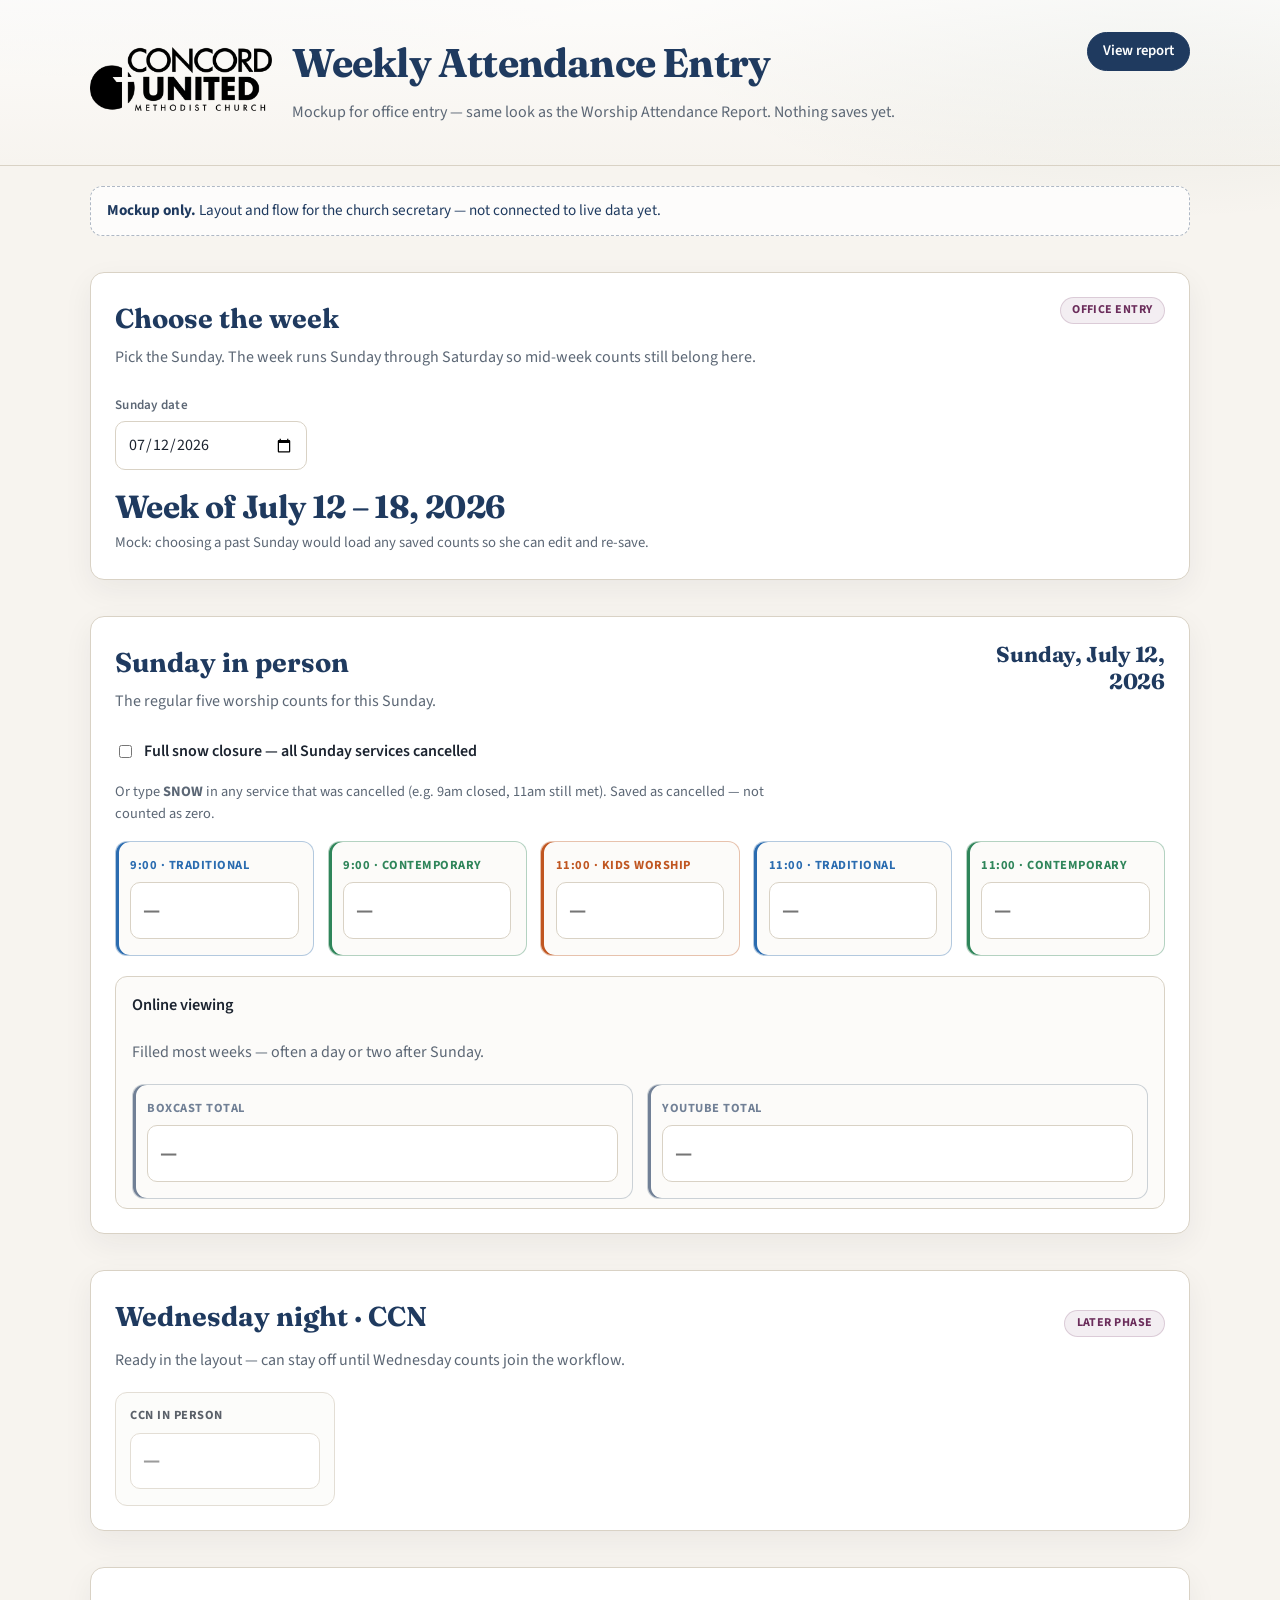
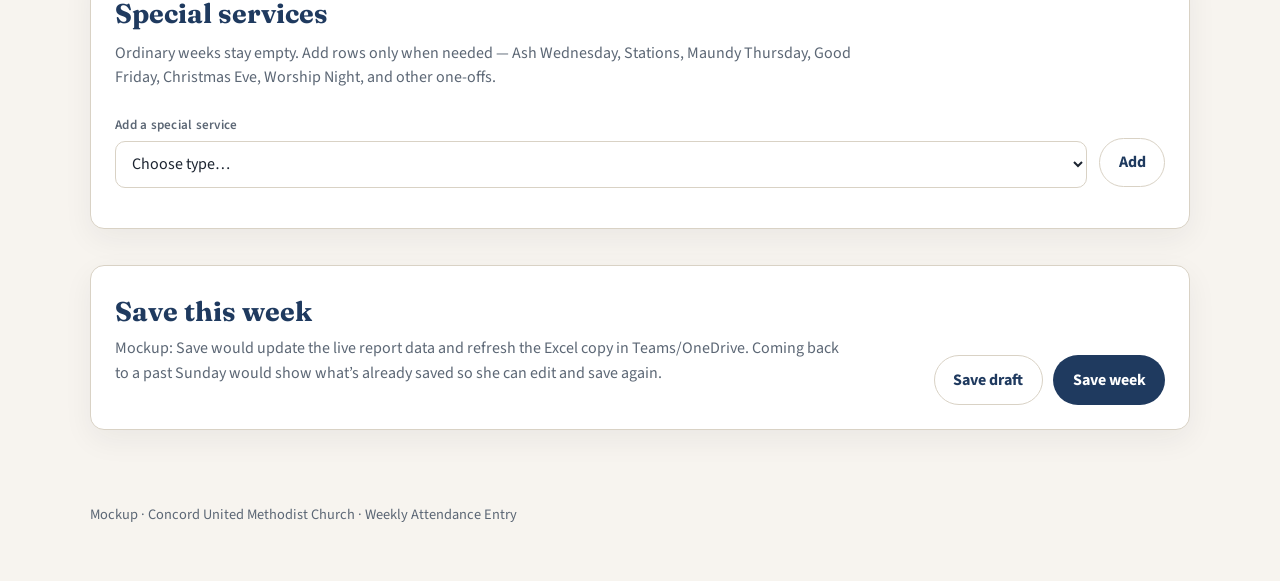
==== attendance/public/entry-mockup.html @ 65c15a49 "Add weekly attendance entry mockup and link it from the report. Gives admin a shareable form preview" ====
<!DOCTYPE html>
<html lang="en">
<head>
  <meta charset="UTF-8" />
  <meta name="viewport" content="width=device-width, initial-scale=1" />
  <title>Concord United — Weekly Attendance Entry (Mockup)</title>
  <link rel="preconnect" href="https://fonts.googleapis.com" />
  <link rel="preconnect" href="https://fonts.gstatic.com" crossorigin />
  <link href="https://fonts.googleapis.com/css2?family=Fraunces:opsz,wght@9..144,500;9..144,700&family=Source+Sans+3:wght@400;500;600;700&display=swap" rel="stylesheet" />
  <link rel="stylesheet" href="css/report.css" />
  <link rel="stylesheet" href="css/entry.css?v=20260727e" />
</head>
<body>
  <header class="site-header">
    <div class="wrap">
      <div class="brand-row">
        <img class="brand-logo" src="img/logo-concord.png" alt="Concord United Methodist Church" />
        <div class="brand-copy">
          <h1>Weekly Attendance Entry</h1>
          <p class="lede">Mockup for office entry — same look as the Worship Attendance Report. Nothing saves yet.</p>
        </div>
        <a class="header-action" href="index.html">View report</a>
      </div>
    </div>
  </header>

  <main class="wrap">
    <div class="mock-banner">
      <strong>Mockup only.</strong> Layout and flow for the church secretary — not connected to live data yet.
    </div>

    <section class="panel" id="week">
      <div class="section-head">
        <div>
          <h2>Choose the week</h2>
          <p class="section-intro">Pick the Sunday. The week runs Sunday through Saturday so mid-week counts still belong here.</p>
        </div>
        <span class="scope-tag">Office entry</span>
      </div>

      <div class="entry-week-row">
        <label class="field">
          <span class="field-label">Sunday date</span>
          <input type="date" id="sunday-date" value="2026-07-12" />
        </label>
      </div>

      <p class="week-range" id="week-range">Week of July 12 – July 18, 2026</p>
      <p class="week-hint" id="week-hint">Mock: choosing a past Sunday would load any saved counts so she can edit and re-save.</p>
    </section>

    <section class="panel" id="sunday">
      <div class="section-head">
        <div>
          <h2>Sunday in person</h2>
          <p class="section-intro">The regular five worship counts for this Sunday.</p>
        </div>
        <p class="sunday-aside-date" id="sunday-in-person-date">Sunday, July 12, 2026</p>
      </div>

      <label class="field check-field snow-full">
        <input type="checkbox" id="snow-closed" />
        <span>Full snow closure — all Sunday services cancelled</span>
      </label>
      <p class="snow-advice">
        Or type <strong>SNOW</strong> in any service that was cancelled (e.g. 9am closed, 11am still met).
        Saved as cancelled — not counted as zero.
      </p>

      <div class="service-grid" id="sunday-services">
        <div class="count-card trad" data-service="trad9">
          <span class="count-eyebrow">9:00 · Traditional</span>
          <input type="text" inputmode="numeric" placeholder="—" class="count-input" autocomplete="off" />
        </div>
        <div class="count-card cont" data-service="cont9">
          <span class="count-eyebrow">9:00 · Contemporary</span>
          <input type="text" inputmode="numeric" placeholder="—" class="count-input" autocomplete="off" />
        </div>
        <div class="count-card kids" data-service="kids">
          <span class="count-eyebrow">11:00 · Kids Worship</span>
          <input type="text" inputmode="numeric" placeholder="—" class="count-input" autocomplete="off" />
        </div>
        <div class="count-card trad" data-service="trad11">
          <span class="count-eyebrow">11:00 · Traditional</span>
          <input type="text" inputmode="numeric" placeholder="—" class="count-input" autocomplete="off" />
        </div>
        <div class="count-card cont" data-service="cont11">
          <span class="count-eyebrow">11:00 · Contemporary</span>
          <input type="text" inputmode="numeric" placeholder="—" class="count-input" autocomplete="off" />
        </div>
      </div>

      <div class="chart-card entry-subcard">
        <div class="chart-head">
          <h3>Online viewing</h3>
        </div>
        <p class="section-intro" style="margin-top:0">Filled most weeks — often a day or two after Sunday.</p>
        <div class="online-grid" id="online-fields">
          <label class="count-card online">
            <span class="count-eyebrow">Boxcast total</span>
            <input type="number" min="0" inputmode="numeric" placeholder="—" />
          </label>
          <label class="count-card online">
            <span class="count-eyebrow">YouTube total</span>
            <input type="number" min="0" inputmode="numeric" placeholder="—" />
          </label>
        </div>
      </div>
    </section>

    <section class="panel" id="wednesday">
      <div class="chart-head">
        <h2 style="margin:0">Wednesday night · CCN</h2>
        <span class="scope-tag">Later phase</span>
      </div>
      <p class="section-intro">Ready in the layout — can stay off until Wednesday counts join the workflow.</p>
      <label class="count-card muted-card">
        <span class="count-eyebrow">CCN in person</span>
        <input type="number" min="0" inputmode="numeric" placeholder="—" disabled />
      </label>
    </section>

    <section class="panel" id="specials">
      <div class="section-head">
        <div>
          <h2>Special services</h2>
          <p class="section-intro">
            Ordinary weeks stay empty. Add rows only when needed — Ash Wednesday, Stations, Maundy Thursday, Good Friday, Christmas Eve, Worship Night, and other one-offs.
          </p>
        </div>
      </div>

      <div class="special-add-row">
        <label class="field special-add-field">
          <span class="field-label">Add a special service</span>
          <select id="special-add-type">
            <option value="">Choose type…</option>
            <option>Ash Wednesday</option>
            <option>Stations of the Cross</option>
            <option>Maundy Thursday</option>
            <option>Good Friday</option>
            <option>Christmas Eve</option>
            <option>Worship Night</option>
            <option>Other</option>
          </select>
        </label>
        <button type="button" class="btn-secondary" id="add-special">Add</button>
      </div>

      <div id="special-list" class="special-list" hidden></div>

      <template id="special-row-template">
        <div class="special-row chart-card">
          <div class="special-row-head">
            <h3 class="special-title">Special service</h3>
            <button type="button" class="text-btn remove-special">Remove</button>
          </div>
          <div class="special-grid">
            <label class="field">
              <span class="field-label">Date</span>
              <input type="date" class="special-date" />
            </label>
            <label class="field">
              <span class="field-label">Type</span>
              <select class="special-type">
                <option>Ash Wednesday</option>
                <option>Stations of the Cross</option>
                <option>Maundy Thursday</option>
                <option>Good Friday</option>
                <option>Christmas Eve</option>
                <option>Worship Night</option>
                <option>Other</option>
              </select>
            </label>
            <label class="field">
              <span class="field-label">Service label / time</span>
              <input type="text" placeholder="e.g. Noon, 6:30, 4PM – T" />
            </label>
            <label class="field">
              <span class="field-label">In person</span>
              <input type="number" min="0" inputmode="numeric" placeholder="—" />
            </label>
          </div>
        </div>
      </template>
    </section>

    <section class="panel save-panel">
      <div class="save-row">
        <div>
          <h2>Save this week</h2>
          <p class="section-intro">
            Mockup: Save would update the live report data and refresh the Excel copy in Teams/OneDrive.
            Coming back to a past Sunday would show what’s already saved so she can edit and save again.
          </p>
        </div>
        <div class="save-actions">
          <button type="button" class="btn-secondary" id="save-draft">Save draft</button>
          <button type="button" class="btn-primary" id="save-week">Save week</button>
        </div>
      </div>
      <p class="save-note" id="save-note" hidden>Saved (mock) — report would rebuild; Teams Excel would update.</p>
    </section>
  </main>

  <footer class="site-footer">
    <div class="wrap">
      <p>Mockup · Concord United Methodist Church · Weekly Attendance Entry</p>
    </div>
  </footer>

  <script src="js/entry-mockup.js?v=20260727e"></script>
</body>
</html>
---- attendance/public/css/report.css ----
:root {
  --ink: #1c2430;
  --muted: #5c6775;
  --paper: #f7f4ef;
  --panel: #ffffff;
  --line: #d9d2c5;
  --in-person: #6b2d5b;
  --traditional: #2b6cb0;
  --contemporary: #2f855a;
  --kids: #c05621;
  --online: #718096;
  --navy: #1f3a5f;
  --navy-soft: #2f5282;
  --shadow: 0 10px 30px rgba(28, 36, 48, 0.06);
  --radius: 14px;
  --font: "Source Sans 3", "Segoe UI", sans-serif;
  --display: "Fraunces", Georgia, serif;
}

* { box-sizing: border-box; }

html { scroll-behavior: smooth; }

body {
  margin: 0;
  font-family: var(--font);
  color: var(--ink);
  background:
    radial-gradient(1200px 500px at 10% -10%, rgba(47, 82, 130, 0.12), transparent 60%),
    radial-gradient(900px 400px at 90% 0%, rgba(61, 107, 90, 0.10), transparent 55%),
    var(--paper);
  line-height: 1.55;
}

.wrap {
  width: min(1100px, calc(100% - 2rem));
  margin: 0 auto;
}

.site-header {
  padding: 2rem 0 1.5rem;
  border-bottom: 1px solid var(--line);
  background: linear-gradient(180deg, rgba(255,255,255,0.72), rgba(247,244,239,0.2));
}

.brand-row {
  display: flex;
  align-items: center;
  gap: 1.25rem;
  margin-bottom: 1rem;
}

.brand-copy {
  flex: 1;
  min-width: 0;
}

.header-action {
  margin-left: auto;
  align-self: flex-start;
  flex-shrink: 0;
  text-decoration: none;
  color: #fff;
  background: var(--navy);
  border: 1px solid var(--navy);
  border-radius: 999px;
  padding: 0.45rem 0.95rem;
  font-size: 0.92rem;
  font-weight: 600;
  white-space: nowrap;
}

.header-action:hover {
  background: var(--navy-soft);
  border-color: var(--navy-soft);
}

@media (max-width: 640px) {
  .brand-row {
    flex-wrap: wrap;
  }

  .header-action {
    margin-left: 0;
    width: 100%;
    text-align: center;
  }
}

.brand-logo {
  height: clamp(48px, 7vw, 64px);
  width: auto;
  display: block;
  flex-shrink: 0;
  background: transparent;
  padding: 0;
  border-radius: 0;
}

.site-header h1 {
  margin: 0;
  font-family: var(--display);
  font-weight: 700;
  font-size: clamp(1.7rem, 3.5vw, 2.5rem);
  letter-spacing: -0.02em;
  color: var(--navy);
}

.lede {
  max-width: 42rem;
  color: var(--muted);
  margin: 0.4rem 0 0;
}

.toc {
  display: flex;
  flex-wrap: wrap;
  gap: 0.5rem;
}

.toc a {
  text-decoration: none;
  color: var(--navy);
  background: rgba(255,255,255,0.8);
  border: 1px solid var(--line);
  border-radius: 999px;
  padding: 0.35rem 0.8rem;
  font-size: 0.92rem;
  font-weight: 500;
}

.toc a:hover { border-color: var(--navy-soft); }

.panel {
  margin: 2.25rem 0;
  padding: 1.5rem;
  background: var(--panel);
  border: 1px solid var(--line);
  border-radius: var(--radius);
  box-shadow: var(--shadow);
}

.panel h2 {
  margin: 0 0 0.4rem;
  font-family: var(--display);
  font-size: 1.7rem;
  color: var(--navy);
}

.section-head {
  display: flex;
  align-items: flex-start;
  justify-content: space-between;
  gap: 1rem;
  margin-bottom: 0.35rem;
}

.online-toggle {
  display: inline-flex;
  align-items: center;
  gap: 0.45rem;
  flex-shrink: 0;
  margin-top: 0.35rem;
  padding: 0.4rem 0.75rem;
  border: 1px solid var(--line);
  border-radius: 999px;
  background: #fff;
  font-size: 0.9rem;
  font-weight: 600;
  color: var(--online);
  cursor: pointer;
  user-select: none;
}

.online-toggle input {
  accent-color: var(--online);
  width: 1rem;
  height: 1rem;
}

.online-toggle:has(input:checked) {
  border-color: var(--online);
  background: #edf2f7;
  color: var(--ink);
}

.chart-head {
  display: flex;
  align-items: baseline;
  justify-content: space-between;
  gap: 0.75rem;
  flex-wrap: wrap;
  margin-bottom: 0.65rem;
}

.chart-head h3 {
  margin: 0;
}

.scope-tag {
  appearance: none;
  font: inherit;
  font-size: 0.75rem;
  font-weight: 700;
  letter-spacing: 0.04em;
  text-transform: uppercase;
  color: var(--in-person);
  background: rgba(107, 45, 91, 0.08);
  border: 1px solid rgba(107, 45, 91, 0.18);
  border-radius: 999px;
  padding: 0.35rem 0.7rem;
  cursor: pointer;
  line-height: 1.2;
}

.scope-tag:hover {
  border-color: var(--in-person);
}

.scope-tag.with-online {
  color: var(--online);
  background: rgba(113, 128, 150, 0.12);
  border-color: rgba(113, 128, 150, 0.35);
}

.scope-tag:not(button) {
  cursor: default;
}

.rhythm-controls {
  display: flex;
  flex-wrap: wrap;
  align-items: flex-end;
  justify-content: space-between;
  gap: 0.85rem;
  margin-bottom: 0.85rem;
}

.rhythm-controls label,
.month-controls label {
  display: flex;
  flex-direction: column;
  gap: 0.3rem;
  font-size: 0.85rem;
  font-weight: 600;
  color: var(--muted);
}

.rhythm-controls select,
.month-controls select {
  font: inherit;
  color: var(--ink);
  border: 1px solid var(--line);
  border-radius: 8px;
  padding: 0.45rem 0.7rem;
  min-width: 10rem;
  background: #fff;
}

.compact-controls {
  margin-bottom: 0.85rem;
}

.chip.year-off {
  opacity: 0.4;
  text-decoration: line-through;
}

.hint-inline {
  font-size: 0.82rem;
  color: var(--muted);
  margin: 0 0 0.5rem;
}

.section-intro {
  margin: 0 0 1.2rem;
  color: var(--muted);
  max-width: 46rem;
}

.stat-grid {
  display: grid;
  grid-template-columns: repeat(4, 1fr);
  gap: 0.85rem;
  margin-bottom: 1.1rem;
}

.stat-grid.compact {
  grid-template-columns: repeat(4, 1fr);
}

.stat {
  background: linear-gradient(180deg, #fbfaf7, #f3f0ea);
  border: 1px solid var(--line);
  border-radius: 12px;
  padding: 0.9rem 1rem;
}

.stat .label {
  display: block;
  font-size: 0.8rem;
  text-transform: uppercase;
  letter-spacing: 0.06em;
  color: var(--muted);
  margin-bottom: 0.25rem;
}

.stat .value {
  font-family: var(--display);
  font-size: 1.85rem;
  font-weight: 700;
  color: var(--navy);
  line-height: 1.1;
}

.stat .sub {
  display: block;
  margin-top: 0.25rem;
  font-size: 0.85rem;
  color: var(--muted);
}

.toolbar {
  display: flex;
  flex-wrap: wrap;
  gap: 0.45rem;
  margin: 0 0 0.9rem;
}

.chip {
  appearance: none;
  border: 1px solid var(--line);
  background: #fff;
  color: var(--ink);
  border-radius: 999px;
  padding: 0.35rem 0.85rem;
  font: inherit;
  font-size: 0.92rem;
  font-weight: 500;
  cursor: pointer;
}

.chip:hover { border-color: var(--navy-soft); }
.chip.active {
  background: var(--navy);
  border-color: var(--navy);
  color: #fff;
}
.chip.dim {
  opacity: 0.45;
}

.chart-card {
  margin-top: 1rem;
  padding: 1rem 1rem 0.6rem;
  border: 1px solid var(--line);
  border-radius: 12px;
  background: #fcfbf9;
}

.chart-card h3 {
  margin: 0 0 0.75rem;
  font-size: 1.02rem;
  font-weight: 600;
  color: var(--ink);
}

.chart-note {
  margin: 0.15rem 0 0.75rem;
  font-size: 0.88rem;
  color: var(--muted);
  line-height: 1.45;
}

.month-controls {
  display: flex;
  gap: 1rem;
  flex-wrap: wrap;
  margin-bottom: 1rem;
}

.month-controls label {
  display: flex;
  flex-direction: column;
  gap: 0.3rem;
  font-size: 0.85rem;
  font-weight: 600;
  color: var(--muted);
}

.month-controls select {
  font: inherit;
  color: var(--ink);
  border: 1px solid var(--line);
  border-radius: 8px;
  padding: 0.45rem 0.7rem;
  min-width: 10rem;
  background: #fff;
}

.notes-list {
  margin: 0;
  padding-left: 1.15rem;
  color: var(--muted);
}

.notes-list li { margin-bottom: 0.45rem; }

.update-hint {
  margin: 1.2rem 0 0;
  padding: 0.85rem 1rem;
  background: #eef3f8;
  border-radius: 10px;
  color: var(--navy);
  font-size: 0.95rem;
}

.update-hint code {
  font-size: 0.88em;
  background: rgba(255,255,255,0.7);
  padding: 0.1rem 0.35rem;
  border-radius: 4px;
}

.site-footer {
  padding: 1.5rem 0 2.5rem;
  color: var(--muted);
  font-size: 0.9rem;
}

@media (max-width: 860px) {
  .stat-grid,
  .stat-grid.compact {
    grid-template-columns: repeat(2, 1fr);
  }
}

@media (max-width: 520px) {
  .stat-grid,
  .stat-grid.compact {
    grid-template-columns: 1fr;
  }
  .panel { padding: 1.1rem; }
}
---- attendance/public/css/entry.css ----
/* Weekly entry mockup — extends report.css */

.mock-banner {
  margin: 1.25rem 0 0;
  padding: 0.75rem 1rem;
  border: 1px dashed rgba(31, 58, 95, 0.35);
  border-radius: 12px;
  background: rgba(255, 255, 255, 0.75);
  color: var(--navy);
  font-size: 0.95rem;
}

.entry-week-row {
  display: flex;
  flex-wrap: wrap;
  gap: 1.25rem;
  align-items: end;
}

.week-range {
  margin: 1.1rem 0 0.35rem;
  font-family: var(--display);
  font-size: clamp(1.45rem, 3vw, 2rem);
  font-weight: 700;
  color: var(--navy);
  letter-spacing: -0.02em;
  line-height: 1.2;
}

.week-hint {
  margin: 0;
  color: var(--muted);
  font-size: 0.92rem;
}

.snow-full {
  margin: 0.35rem 0 0.5rem;
  padding-bottom: 0;
}

.snow-advice {
  margin: 0 0 0.85rem;
  color: var(--muted);
  font-size: 0.9rem;
  max-width: 42rem;
}

.count-card.is-snow {
  background: #f3eee4;
  border-color: rgba(138, 106, 47, 0.35);
}

.count-card.is-snow .count-input {
  background: #efe8da;
  color: #8a6a2f;
  font-weight: 700;
  text-transform: uppercase;
}

.special-add-row {
  display: flex;
  flex-wrap: wrap;
  align-items: end;
  gap: 0.75rem;
  margin-top: 0.35rem;
}

.special-add-field {
  min-width: min(20rem, 100%);
  flex: 1;
}

.special-add-row .btn-secondary {
  margin-bottom: 0.05rem;
}

.sunday-aside-date {
  margin: 0;
  font-family: var(--display);
  font-size: clamp(1.05rem, 2vw, 1.35rem);
  font-weight: 700;
  color: var(--navy);
  letter-spacing: -0.01em;
  text-align: right;
  line-height: 1.25;
  max-width: 14rem;
}


.field {
  display: flex;
  flex-direction: column;
  gap: 0.35rem;
  min-width: 12rem;
}

.field-label {
  font-size: 0.82rem;
  font-weight: 600;
  color: var(--muted);
  letter-spacing: 0.02em;
}

.field input,
.field select,
.count-card input {
  font: inherit;
  color: var(--ink);
  border: 1px solid var(--line);
  border-radius: 10px;
  padding: 0.65rem 0.75rem;
  background: #fff;
}

.field input:focus,
.field select:focus,
.count-card input:focus {
  outline: 2px solid rgba(31, 58, 95, 0.25);
  border-color: var(--navy-soft);
}

.check-field {
  flex-direction: row;
  align-items: center;
  gap: 0.55rem;
  min-width: auto;
  padding-bottom: 0.55rem;
  font-weight: 600;
  color: var(--ink);
}

.service-grid,
.online-grid {
  display: grid;
  grid-template-columns: repeat(auto-fit, minmax(170px, 1fr));
  gap: 0.85rem;
  margin-top: 1rem;
}

.count-card {
  display: flex;
  flex-direction: column;
  gap: 0.45rem;
  padding: 0.85rem 0.9rem 1rem;
  border-radius: 12px;
  border: 1px solid var(--line);
  background: #fcfbf9;
}

.count-card input {
  font-size: 1.35rem;
  font-weight: 700;
  letter-spacing: -0.02em;
}

.count-eyebrow {
  font-size: 0.78rem;
  font-weight: 700;
  letter-spacing: 0.04em;
  text-transform: uppercase;
}

.count-card.trad {
  border-color: rgba(43, 108, 176, 0.35);
  box-shadow: inset 3px 0 0 var(--traditional);
}
.count-card.trad .count-eyebrow { color: var(--traditional); }

.count-card.cont {
  border-color: rgba(47, 133, 90, 0.35);
  box-shadow: inset 3px 0 0 var(--contemporary);
}
.count-card.cont .count-eyebrow { color: var(--contemporary); }

.count-card.kids {
  border-color: rgba(192, 86, 33, 0.35);
  box-shadow: inset 3px 0 0 var(--kids);
}
.count-card.kids .count-eyebrow { color: var(--kids); }

.count-card.online {
  border-color: rgba(113, 128, 150, 0.35);
  box-shadow: inset 3px 0 0 var(--online);
}
.count-card.online .count-eyebrow { color: var(--online); }

.count-card.muted-card {
  max-width: 220px;
  opacity: 0.72;
}

.entry-subcard {
  margin-top: 1.25rem;
}

.optional-tag {
  display: inline-block;
  margin-left: 0.4rem;
  font-size: 0.78rem;
  font-weight: 600;
  color: var(--muted);
  text-transform: none;
  letter-spacing: 0;
}

.special-list {
  display: grid;
  gap: 0.85rem;
  margin-top: 1rem;
}

.special-row-head {
  display: flex;
  justify-content: space-between;
  align-items: center;
  gap: 1rem;
  margin-bottom: 0.75rem;
}

.special-row-head h3 {
  margin: 0;
  font-size: 1rem;
}

.special-grid {
  display: grid;
  grid-template-columns: repeat(auto-fit, minmax(160px, 1fr));
  gap: 0.75rem;
}

.text-btn {
  appearance: none;
  border: 0;
  background: transparent;
  color: var(--muted);
  font: inherit;
  font-weight: 600;
  cursor: pointer;
  text-decoration: underline;
  text-underline-offset: 2px;
}

.text-btn:hover { color: var(--ink); }

.save-panel h2 { margin-bottom: 0.25rem; }

.save-row {
  display: flex;
  flex-wrap: wrap;
  justify-content: space-between;
  gap: 1.25rem;
  align-items: end;
}

.save-actions {
  display: flex;
  flex-wrap: wrap;
  gap: 0.65rem;
}

.btn-primary,
.btn-secondary {
  appearance: none;
  font: inherit;
  font-weight: 700;
  border-radius: 999px;
  padding: 0.7rem 1.15rem;
  cursor: pointer;
  border: 1px solid transparent;
}

.btn-primary {
  background: var(--navy);
  color: #fff;
}

.btn-primary:hover { background: var(--navy-soft); }

.btn-secondary {
  background: #fff;
  color: var(--navy);
  border-color: var(--line);
}

.btn-secondary:hover { border-color: var(--navy-soft); }

.save-note {
  margin: 1rem 0 0;
  padding: 0.75rem 0.9rem;
  border-radius: 10px;
  background: rgba(47, 133, 90, 0.1);
  color: var(--contemporary);
  font-weight: 600;
}
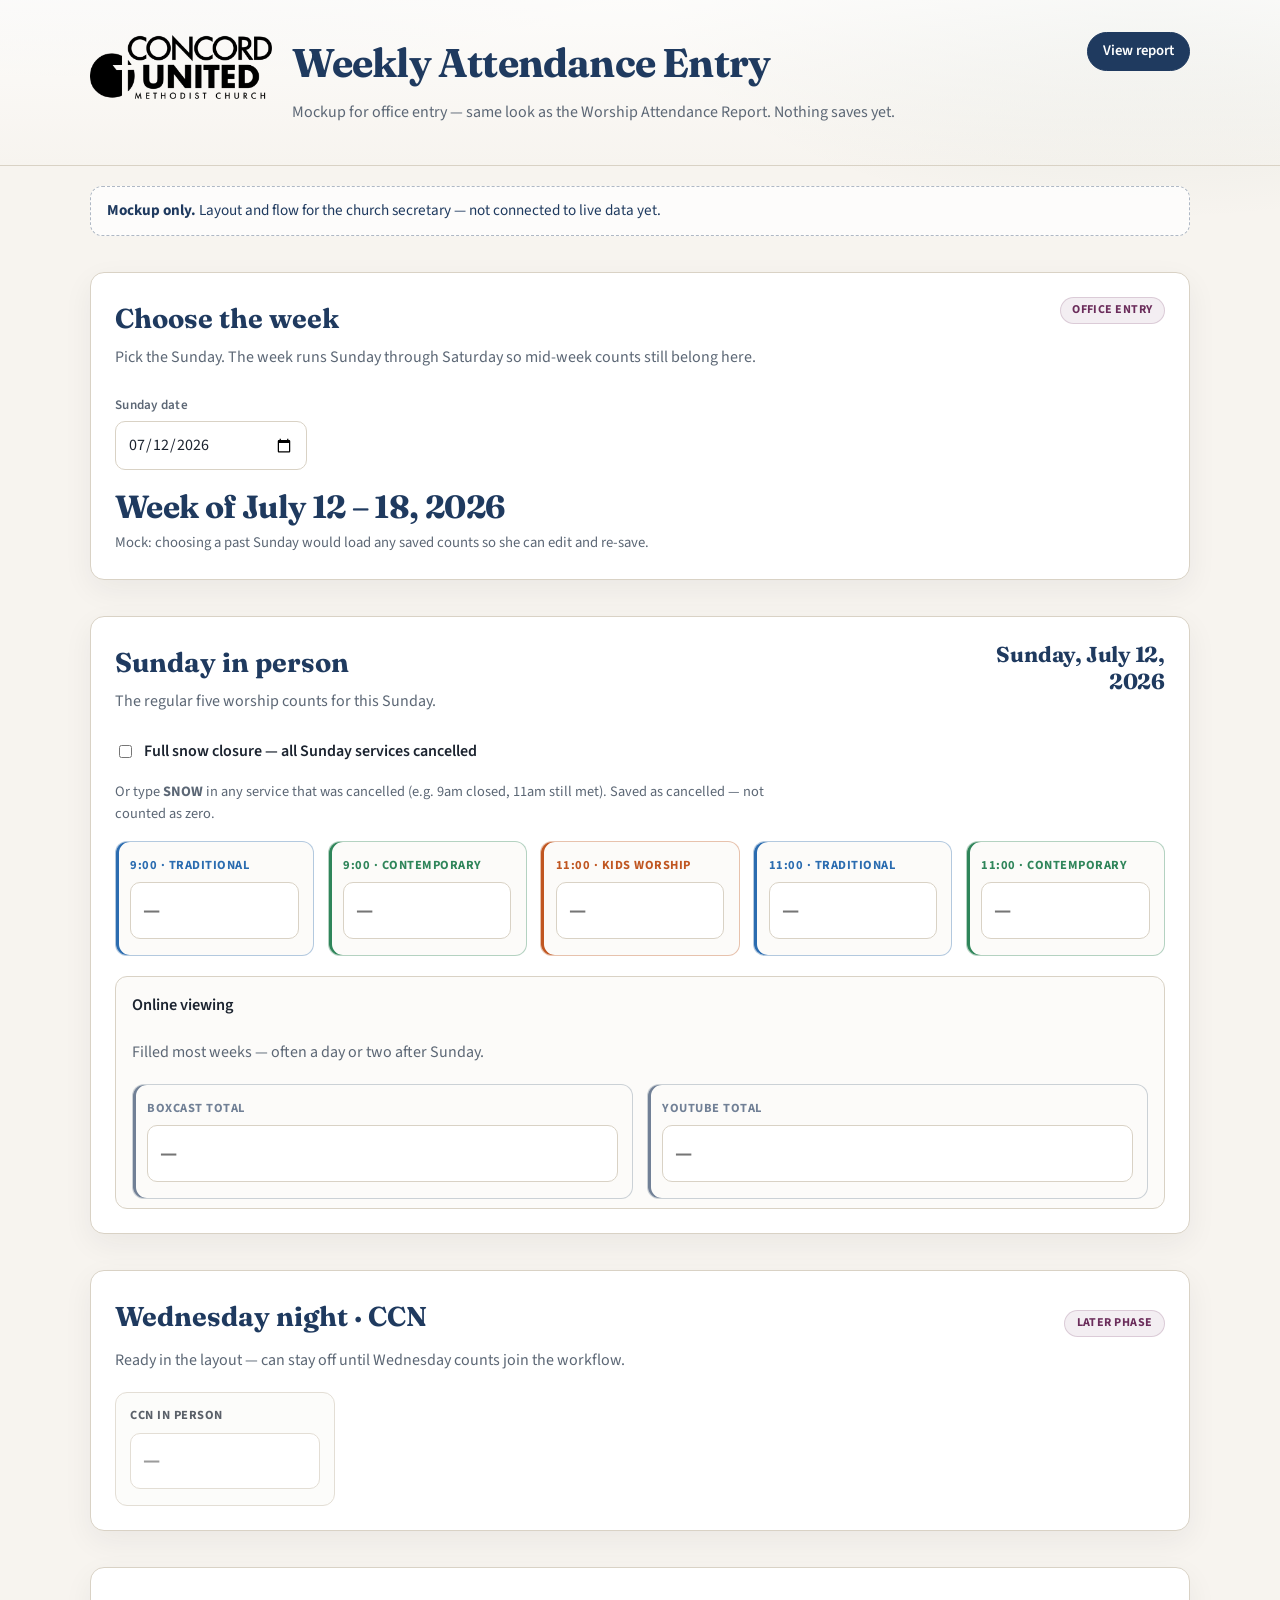
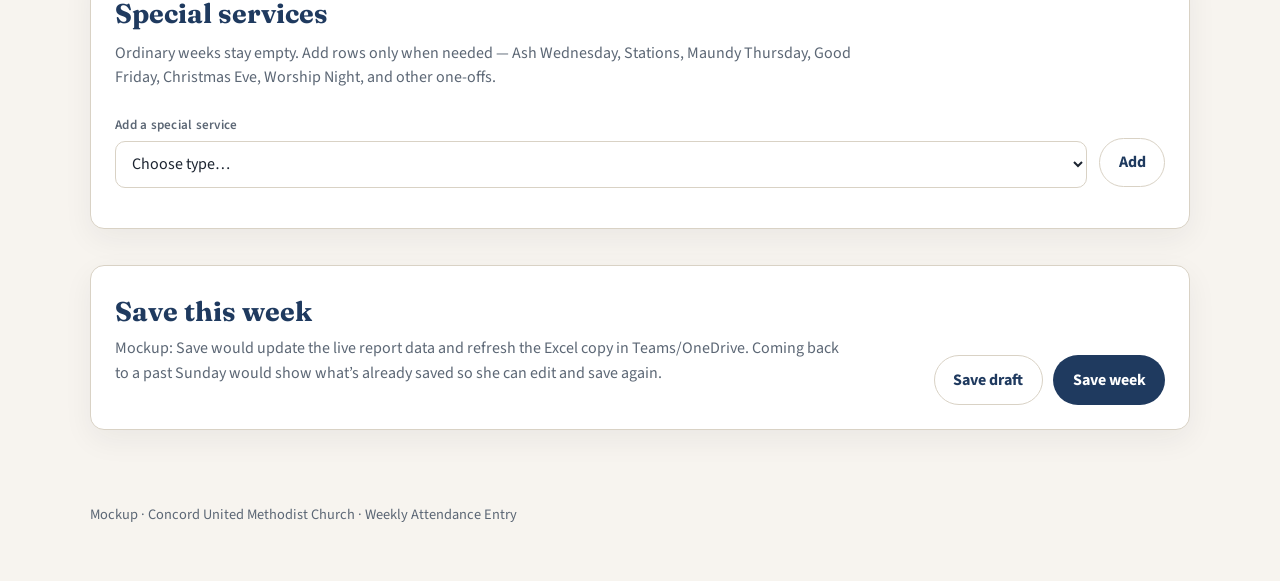
==== commit 5373d0bd: "Align header logo to the title on both report and entry pages. Stops the logo from shifting when sub" ====
--- a/attendance/public/entry-mockup.html
+++ b/attendance/public/entry-mockup.html
@@ -7,7 +7,7 @@
   <link rel="preconnect" href="https://fonts.googleapis.com" />
   <link rel="preconnect" href="https://fonts.gstatic.com" crossorigin />
   <link href="https://fonts.googleapis.com/css2?family=Fraunces:opsz,wght@9..144,500;9..144,700&family=Source+Sans+3:wght@400;500;600;700&display=swap" rel="stylesheet" />
-  <link rel="stylesheet" href="css/report.css" />
+  <link rel="stylesheet" href="css/report.css?v=18" />
   <link rel="stylesheet" href="css/entry.css?v=20260727e" />
 </head>
 <body>
--- a/attendance/public/css/report.css
+++ b/attendance/public/css/report.css
@@ -45,7 +45,7 @@
 
 .brand-row {
   display: flex;
-  align-items: center;
+  align-items: flex-start;
   gap: 1.25rem;
   margin-bottom: 1rem;
 }
@@ -57,7 +57,6 @@
 
 .header-action {
   margin-left: auto;
-  align-self: flex-start;
   flex-shrink: 0;
   text-decoration: none;
   color: #fff;
@@ -95,6 +94,8 @@
   background: transparent;
   padding: 0;
   border-radius: 0;
+  /* Optical align with Fraunces H1 cap height */
+  margin-top: 0.2rem;
 }
 
 .site-header h1 {
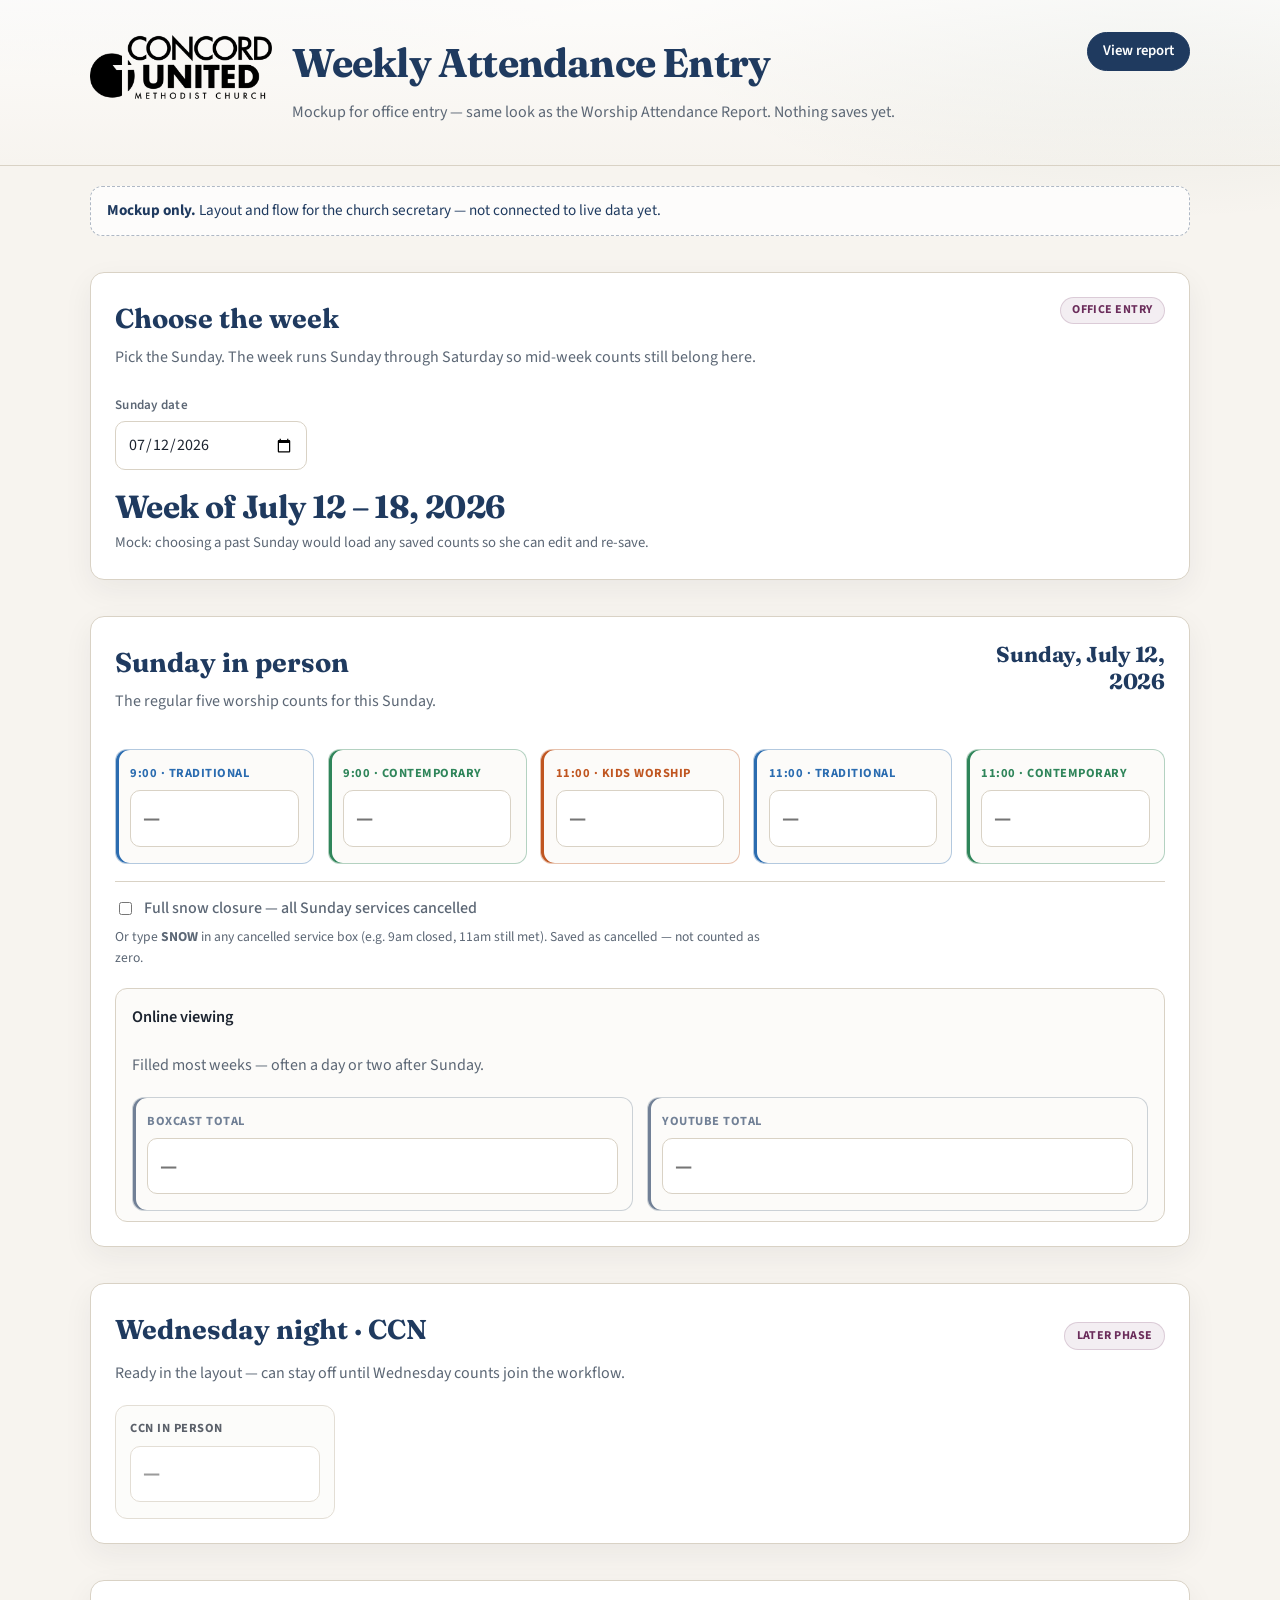
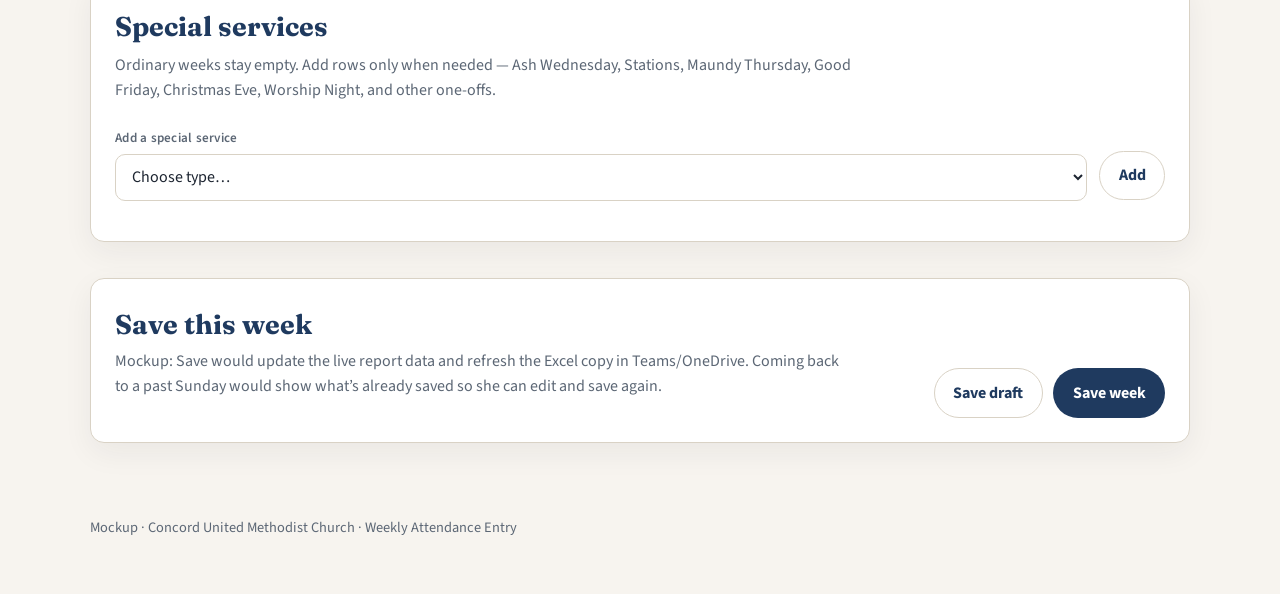
==== commit af3832a8: "Move snow options below Sunday count fields so entry stays count-first. Co-authored-by: Cursor <curs" ====
--- a/attendance/public/entry-mockup.html
+++ b/attendance/public/entry-mockup.html
@@ -8,7 +8,7 @@
   <link rel="preconnect" href="https://fonts.gstatic.com" crossorigin />
   <link href="https://fonts.googleapis.com/css2?family=Fraunces:opsz,wght@9..144,500;9..144,700&family=Source+Sans+3:wght@400;500;600;700&display=swap" rel="stylesheet" />
   <link rel="stylesheet" href="css/report.css?v=18" />
-  <link rel="stylesheet" href="css/entry.css?v=20260727e" />
+  <link rel="stylesheet" href="css/entry.css?v=20260728a" />
 </head>
 <body>
   <header class="site-header">
@@ -58,15 +58,6 @@
         <p class="sunday-aside-date" id="sunday-in-person-date">Sunday, July 12, 2026</p>
       </div>
 
-      <label class="field check-field snow-full">
-        <input type="checkbox" id="snow-closed" />
-        <span>Full snow closure — all Sunday services cancelled</span>
-      </label>
-      <p class="snow-advice">
-        Or type <strong>SNOW</strong> in any service that was cancelled (e.g. 9am closed, 11am still met).
-        Saved as cancelled — not counted as zero.
-      </p>
-
       <div class="service-grid" id="sunday-services">
         <div class="count-card trad" data-service="trad9">
           <span class="count-eyebrow">9:00 · Traditional</span>
@@ -88,6 +79,17 @@
           <span class="count-eyebrow">11:00 · Contemporary</span>
           <input type="text" inputmode="numeric" placeholder="—" class="count-input" autocomplete="off" />
         </div>
+      </div>
+
+      <div class="snow-footer">
+        <label class="field check-field snow-full">
+          <input type="checkbox" id="snow-closed" />
+          <span>Full snow closure — all Sunday services cancelled</span>
+        </label>
+        <p class="snow-advice">
+          Or type <strong>SNOW</strong> in any cancelled service box (e.g. 9am closed, 11am still met).
+          Saved as cancelled — not counted as zero.
+        </p>
       </div>
 
       <div class="chart-card entry-subcard">
--- a/attendance/public/css/report.css
+++ b/attendance/public/css/report.css
@@ -148,6 +148,68 @@
   color: var(--navy);
 }
 
+.panel.collapsible {
+  padding-top: 1rem;
+  padding-bottom: 1rem;
+}
+
+.panel-toggle {
+  display: flex;
+  align-items: center;
+  justify-content: space-between;
+  gap: 1rem;
+  width: 100%;
+  margin: 0;
+  padding: 0.15rem 0;
+  border: 0;
+  background: transparent;
+  cursor: pointer;
+  text-align: left;
+  font: inherit;
+  color: inherit;
+}
+
+.panel-toggle:focus-visible {
+  outline: 2px solid rgba(31, 58, 95, 0.35);
+  outline-offset: 4px;
+  border-radius: 6px;
+}
+
+.panel-toggle h2 {
+  margin: 0;
+}
+
+.panel-chevron {
+  width: 0.55rem;
+  height: 0.55rem;
+  border-right: 2px solid var(--navy);
+  border-bottom: 2px solid var(--navy);
+  transform: rotate(45deg);
+  transition: transform 0.18s ease;
+  flex-shrink: 0;
+  margin-right: 0.35rem;
+}
+
+.panel.collapsible.is-collapsed .panel-chevron {
+  transform: rotate(-45deg);
+}
+
+.panel.collapsible.is-collapsed {
+  padding-bottom: 1rem;
+}
+
+.panel.collapsible.is-collapsed .panel-body {
+  display: none;
+}
+
+.panel-body {
+  padding-top: 0.55rem;
+}
+
+.panel-body > .section-intro:first-child {
+  margin-top: 0;
+}
+
 .section-head {
   display: flex;
   align-items: flex-start;
--- a/attendance/public/css/entry.css
+++ b/attendance/public/css/entry.css
@@ -34,15 +34,28 @@
 }
 
 .snow-full {
-  margin: 0.35rem 0 0.5rem;
+  margin: 0;
   padding-bottom: 0;
 }
 
+.snow-footer {
+  margin-top: 1.1rem;
+  padding-top: 0.85rem;
+  border-top: 1px solid var(--line);
+}
+
 .snow-advice {
-  margin: 0 0 0.85rem;
-  color: var(--muted);
-  font-size: 0.9rem;
+  margin: 0.35rem 0 0;
+  color: var(--muted);
+  font-size: 0.85rem;
   max-width: 42rem;
+  font-weight: 400;
+}
+
+.snow-footer .check-field {
+  font-weight: 500;
+  color: var(--muted);
+  padding-bottom: 0;
 }
 
 .count-card.is-snow {
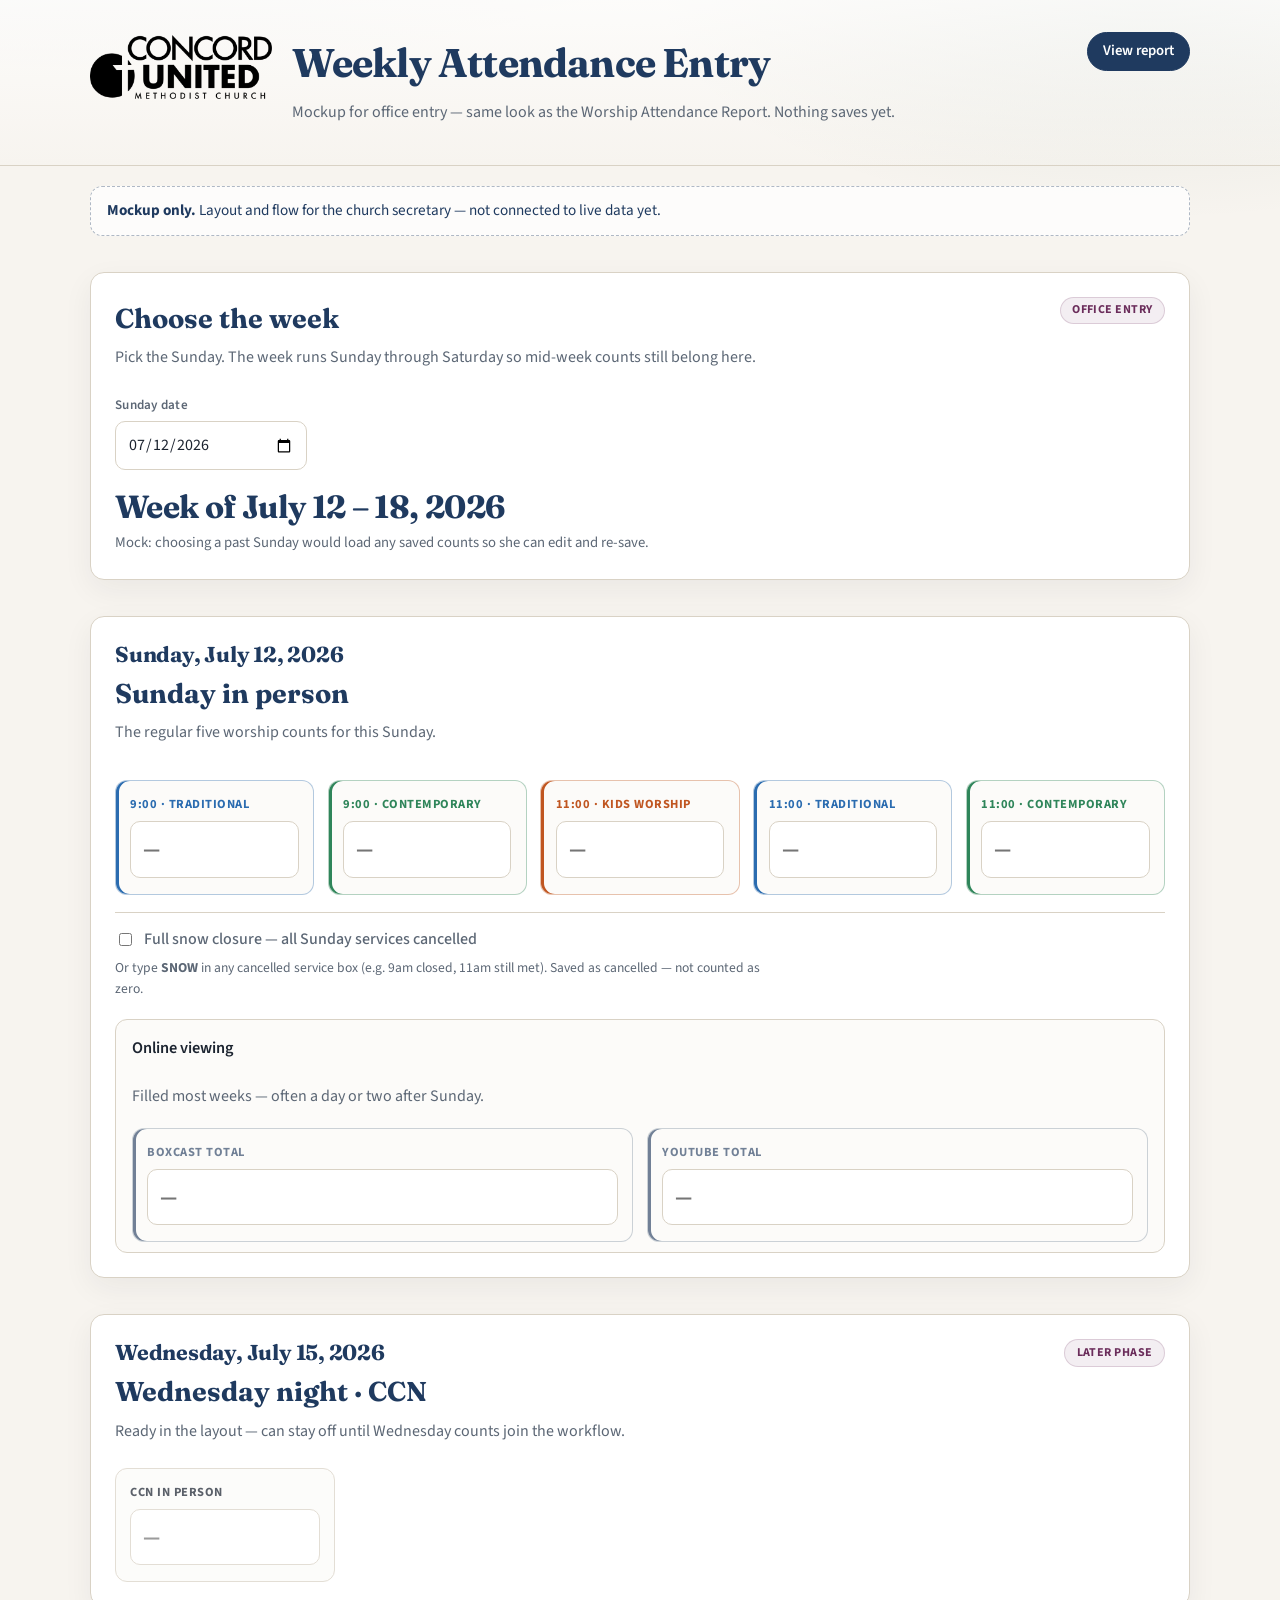
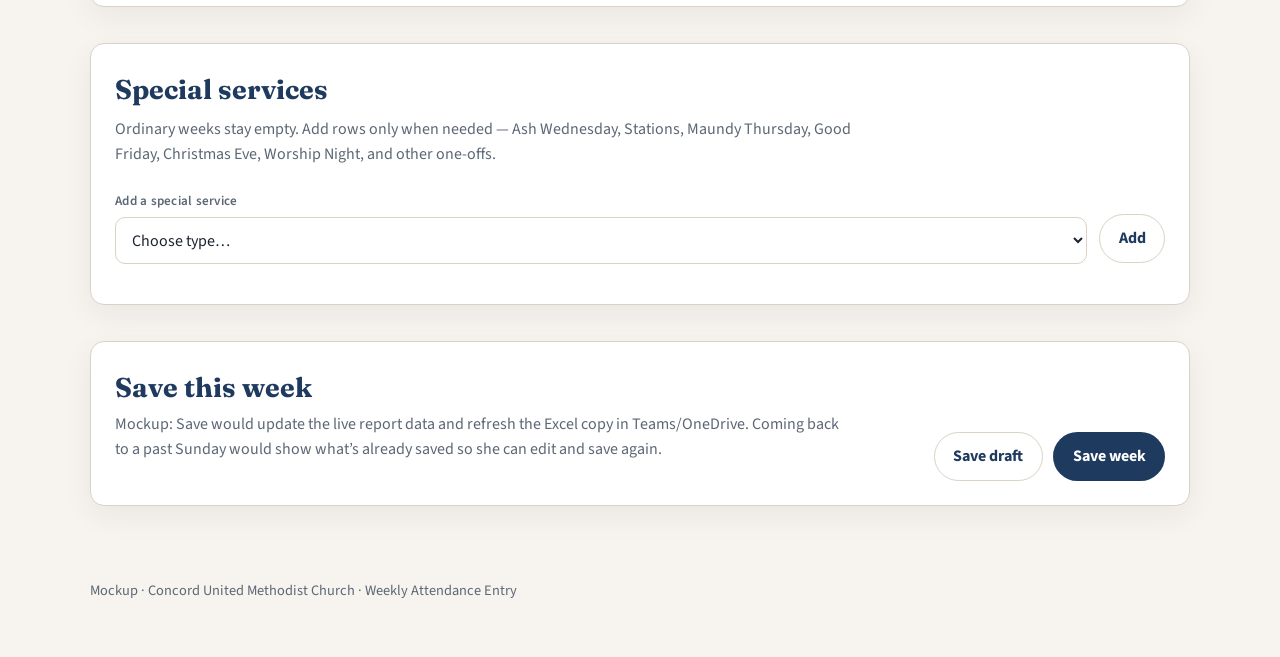
==== commit 88a453c1: "Auto-fill special and CCN dates from the selected Sunday week. Co-authored-by: Cursor <cursoragent@c" ====
--- a/attendance/public/entry-mockup.html
+++ b/attendance/public/entry-mockup.html
@@ -8,7 +8,7 @@
   <link rel="preconnect" href="https://fonts.gstatic.com" crossorigin />
   <link href="https://fonts.googleapis.com/css2?family=Fraunces:opsz,wght@9..144,500;9..144,700&family=Source+Sans+3:wght@400;500;600;700&display=swap" rel="stylesheet" />
   <link rel="stylesheet" href="css/report.css?v=18" />
-  <link rel="stylesheet" href="css/entry.css?v=20260728a" />
+  <link rel="stylesheet" href="css/entry.css?v=20260728b" />
 </head>
 <body>
   <header class="site-header">
@@ -52,10 +52,10 @@
     <section class="panel" id="sunday">
       <div class="section-head">
         <div>
+          <p class="entry-date-line" id="sunday-in-person-date">Sunday, July 12, 2026</p>
           <h2>Sunday in person</h2>
           <p class="section-intro">The regular five worship counts for this Sunday.</p>
         </div>
-        <p class="sunday-aside-date" id="sunday-in-person-date">Sunday, July 12, 2026</p>
       </div>
 
       <div class="service-grid" id="sunday-services">
@@ -111,11 +111,14 @@
     </section>
 
     <section class="panel" id="wednesday">
-      <div class="chart-head">
-        <h2 style="margin:0">Wednesday night · CCN</h2>
+      <div class="section-head">
+        <div>
+          <p class="entry-date-line" id="ccn-date">Wednesday, July 15, 2026</p>
+          <h2>Wednesday night · CCN</h2>
+          <p class="section-intro">Ready in the layout — can stay off until Wednesday counts join the workflow.</p>
+        </div>
         <span class="scope-tag">Later phase</span>
       </div>
-      <p class="section-intro">Ready in the layout — can stay off until Wednesday counts join the workflow.</p>
       <label class="count-card muted-card">
         <span class="count-eyebrow">CCN in person</span>
         <input type="number" min="0" inputmode="numeric" placeholder="—" disabled />
@@ -211,6 +214,6 @@
     </div>
   </footer>
 
-  <script src="js/entry-mockup.js?v=20260727e"></script>
+  <script src="js/entry-mockup.js?v=20260728b"></script>
 </body>
 </html>
--- a/attendance/public/css/entry.css
+++ b/attendance/public/css/entry.css
@@ -85,6 +85,16 @@
 
 .special-add-row .btn-secondary {
   margin-bottom: 0.05rem;
+}
+
+.entry-date-line {
+  margin: 0 0 0.25rem;
+  font-family: var(--display);
+  font-size: clamp(1.05rem, 2vw, 1.35rem);
+  font-weight: 700;
+  color: var(--navy);
+  letter-spacing: -0.01em;
+  line-height: 1.25;
 }
 
 .sunday-aside-date {
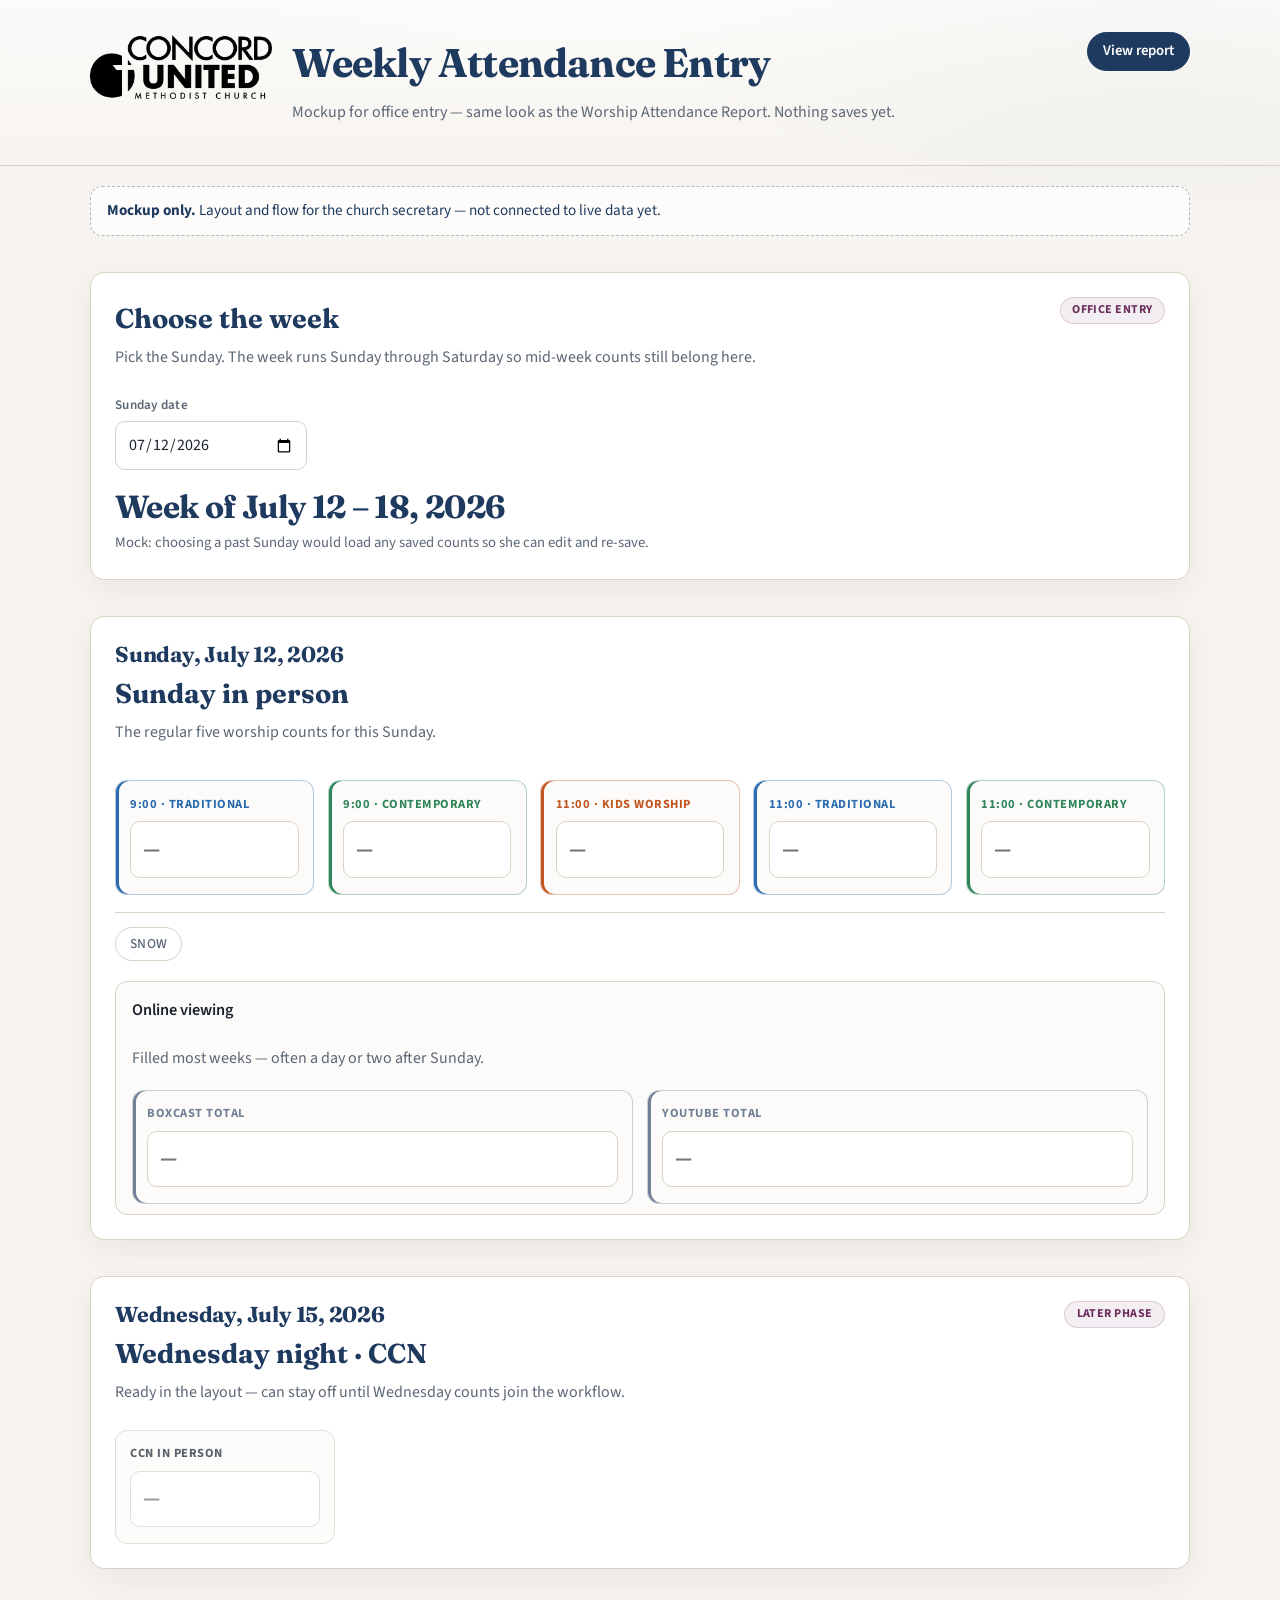
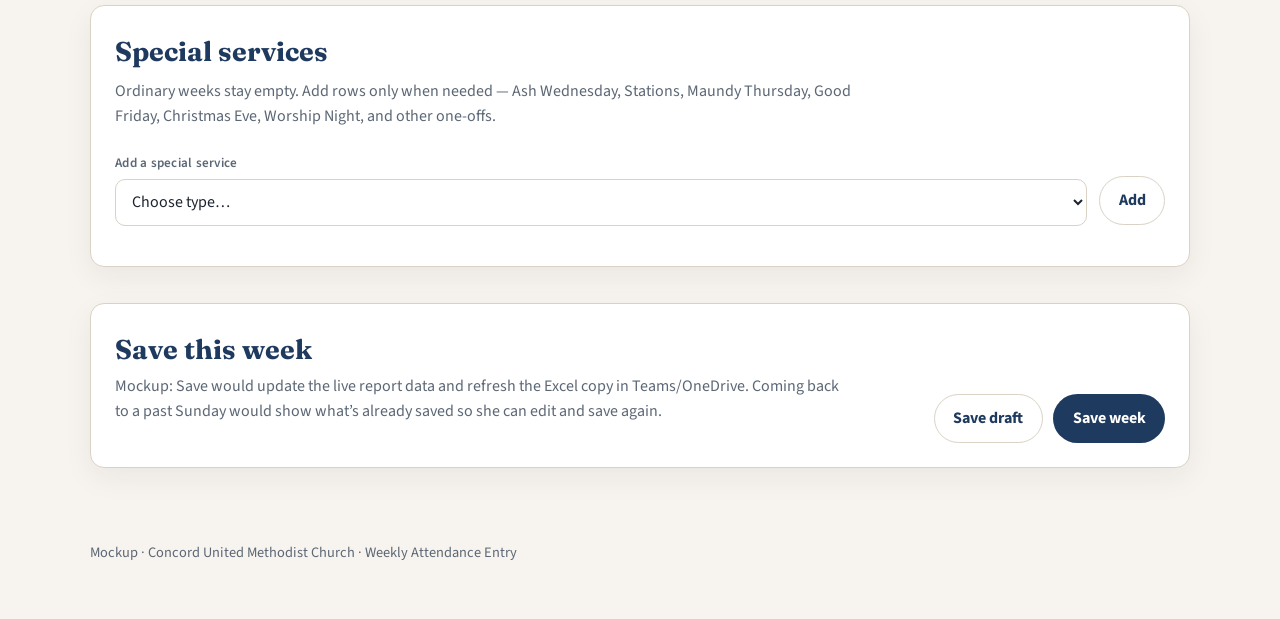
==== commit 6aacaa5e: "Hide snow options behind a Snow chip on the entry form. Co-authored-by: Cursor <cursoragent@cursor.c" ====
--- a/attendance/public/entry-mockup.html
+++ b/attendance/public/entry-mockup.html
@@ -8,7 +8,7 @@
   <link rel="preconnect" href="https://fonts.gstatic.com" crossorigin />
   <link href="https://fonts.googleapis.com/css2?family=Fraunces:opsz,wght@9..144,500;9..144,700&family=Source+Sans+3:wght@400;500;600;700&display=swap" rel="stylesheet" />
   <link rel="stylesheet" href="css/report.css?v=18" />
-  <link rel="stylesheet" href="css/entry.css?v=20260728b" />
+  <link rel="stylesheet" href="css/entry.css?v=20260728c" />
 </head>
 <body>
   <header class="site-header">
@@ -82,14 +82,19 @@
       </div>
 
       <div class="snow-footer">
-        <label class="field check-field snow-full">
-          <input type="checkbox" id="snow-closed" />
-          <span>Full snow closure — all Sunday services cancelled</span>
-        </label>
-        <p class="snow-advice">
-          Or type <strong>SNOW</strong> in any cancelled service box (e.g. 9am closed, 11am still met).
-          Saved as cancelled — not counted as zero.
-        </p>
+        <button type="button" class="chip snow-chip" id="snow-toggle" aria-expanded="false" aria-controls="snow-panel">
+          Snow
+        </button>
+        <div class="snow-panel" id="snow-panel" hidden>
+          <label class="field check-field snow-full">
+            <input type="checkbox" id="snow-closed" />
+            <span>Full snow closure — all Sunday services cancelled</span>
+          </label>
+          <p class="snow-advice">
+            Or type <strong>SNOW</strong> in any cancelled service box (e.g. 9am closed, 11am still met).
+            Saved as cancelled — not counted as zero.
+          </p>
+        </div>
       </div>
 
       <div class="chart-card entry-subcard">
@@ -214,6 +219,6 @@
     </div>
   </footer>
 
-  <script src="js/entry-mockup.js?v=20260728b"></script>
+  <script src="js/entry-mockup.js?v=20260728c"></script>
 </body>
 </html>
--- a/attendance/public/css/entry.css
+++ b/attendance/public/css/entry.css
@@ -42,6 +42,28 @@
   margin-top: 1.1rem;
   padding-top: 0.85rem;
   border-top: 1px solid var(--line);
+}
+
+.snow-chip {
+  font-size: 0.85rem;
+  letter-spacing: 0.04em;
+  text-transform: uppercase;
+  color: var(--muted);
+}
+
+.snow-chip.is-open,
+.snow-chip.has-snow {
+  border-color: rgba(138, 106, 47, 0.45);
+  color: #8a6a2f;
+  background: #f7f1e6;
+}
+
+.snow-chip.has-snow {
+  font-weight: 700;
+}
+
+.snow-panel {
+  margin-top: 0.75rem;
 }
 
 .snow-advice {
